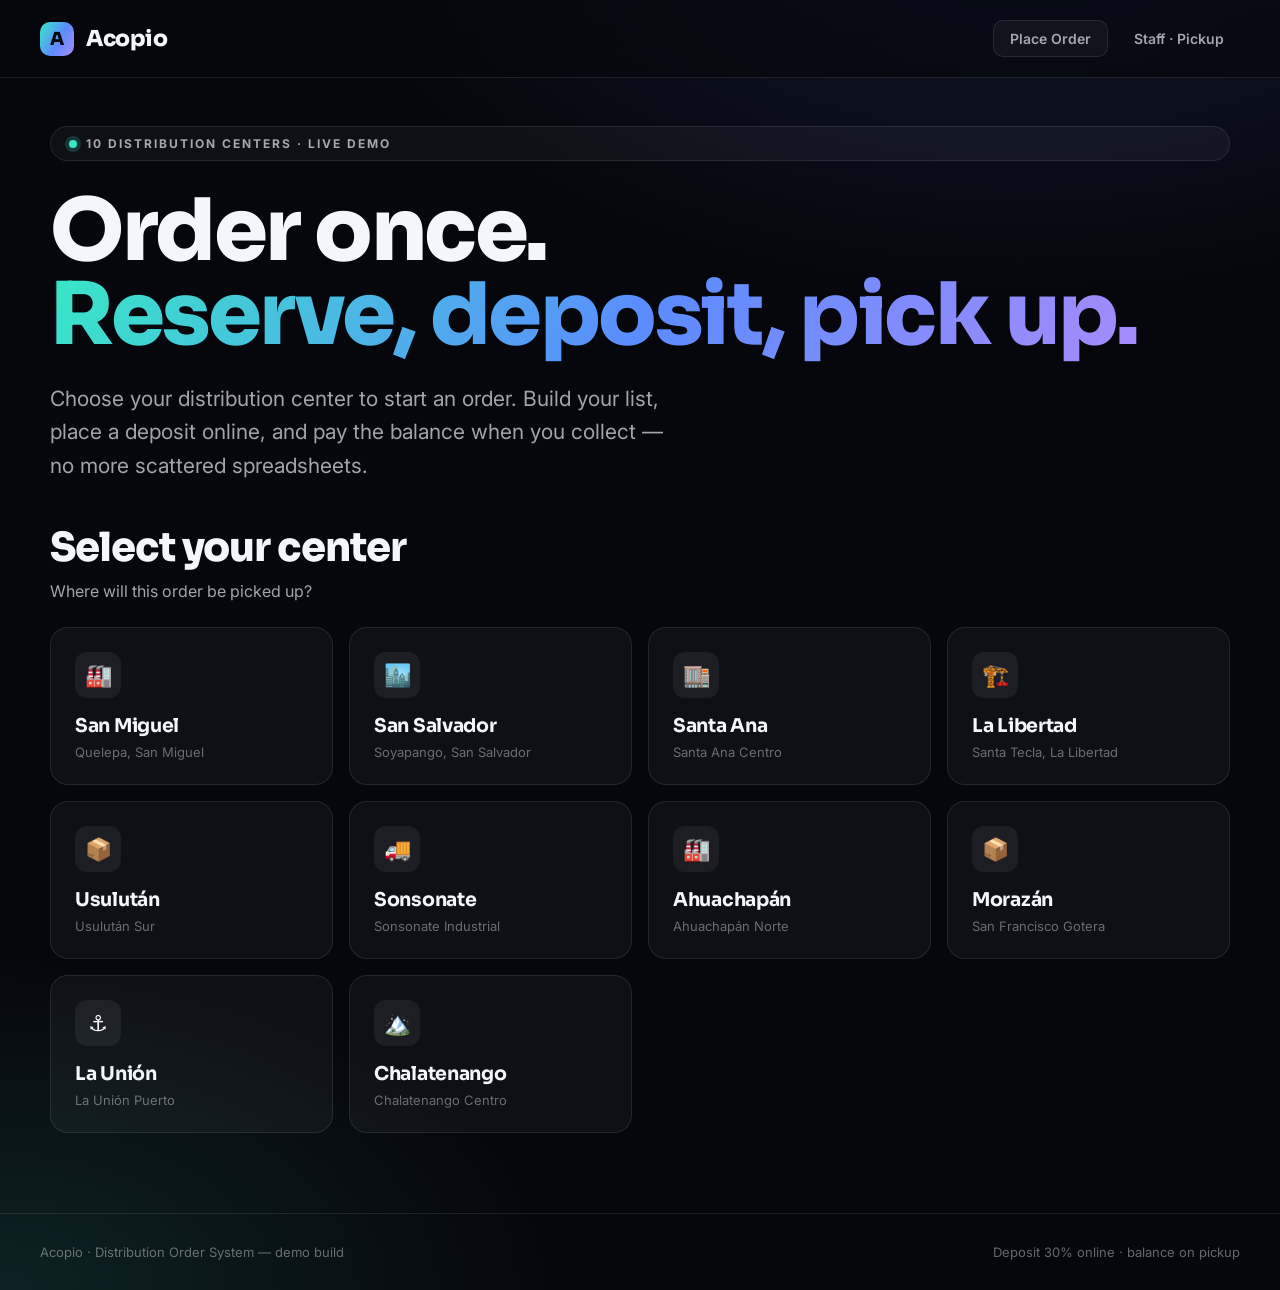
==== index.html @ 0ca3e338 "Acopio distribution order system — demo build Center select, order builder with live totals, 30% dep" ====
<!DOCTYPE html>
<html lang="en">
<head>
<meta charset="UTF-8">
<meta name="viewport" content="width=device-width, initial-scale=1.0">
<title>Acopio — Distribution Order System</title>
<meta name="description" content="Acopio — modern distribution center ordering, deposits, and pickup.">
<link rel="stylesheet" href="styles.css">
<link rel="icon" href="data:image/svg+xml,<svg xmlns='http://www.w3.org/2000/svg' viewBox='0 0 100 100'><text y='.9em' font-size='90'>📦</text></svg>">
</head>
<body>

<nav class="nav">
  <div class="logo"><span class="dot">A</span> Acopio</div>
  <div class="nav-links">
    <a href="index.html" class="pill">Place Order</a>
    <a href="pickup.html">Staff · Pickup</a>
  </div>
</nav>

<!-- VIEW 0: HERO + CENTER SELECT -->
<section id="v-center" class="screen wrap center-screen fade">
  <div class="kicker"><span class="blip"></span> 10 Distribution Centers · Live Demo</div>
  <h1 class="hero">Order once.<br><span class="brandtext">Reserve, deposit, pick up.</span></h1>
  <p class="lead">Choose your distribution center to start an order. Build your list, place a deposit online, and pay the balance when you collect — no more scattered spreadsheets.</p>
  <div class="sec-head"><h2>Select your center</h2><p>Where will this order be picked up?</p></div>
  <div id="centerGrid" class="grid centers"></div>
</section>

<!-- VIEW 1: ORDER BUILDER -->
<section id="v-order" class="screen wrap hidden">
  <div class="steps" id="steps1"></div>
  <div class="sec-head"><h2>Build your order</h2><p id="orderCtr"></p></div>
  <div class="layout">
    <div id="productGrid" class="grid products"></div>
    <aside class="panel">
      <h2>Your order</h2>
      <div id="cartLines"><div class="empty">No items yet — add products from the catalog.</div></div>
      <div class="totals" id="cartTotals"></div>
      <div class="btn-row">
        <button class="btn primary full" id="toCustomer" disabled>Continue →</button>
      </div>
      <button class="btn ghost full" style="margin-top:10px" onclick="goCenter()">← Change center</button>
    </aside>
  </div>
</section>

<!-- VIEW 2: CUSTOMER DETAILS -->
<section id="v-customer" class="screen wrap hidden">
  <div class="steps" id="steps2"></div>
  <div class="layout">
    <div>
      <div class="sec-head"><h2>Your details</h2><p>So the center knows who's collecting and can confirm the order.</p></div>
      <div class="two">
        <div class="field"><label>Full name</label><input id="c_name" placeholder="Jane Doe"></div>
        <div class="field"><label>Company (optional)</label><input id="c_company" placeholder="Doe Electric"></div>
      </div>
      <div class="two">
        <div class="field"><label>Phone</label><input id="c_phone" placeholder="+503 7000 0000"></div>
        <div class="field"><label>Email</label><input id="c_email" type="email" placeholder="jane@email.com"></div>
      </div>
      <div class="field"><label>Pickup notes (optional)</label><input id="c_notes" placeholder="Preferred pickup day, vehicle, etc."></div>
      <div class="btn-row">
        <button class="btn ghost" onclick="show('v-order')">← Back</button>
        <button class="btn primary" id="toDeposit">Proceed to deposit →</button>
      </div>
    </div>
    <aside class="panel">
      <h2>Summary</h2>
      <div id="custCenter" class="line"></div>
      <div id="custLines"></div>
      <div class="totals" id="custTotals"></div>
    </aside>
  </div>
</section>

<div class="foot">
  <span>Acopio · Distribution Order System — demo build</span>
  <span>Deposit 30% online · balance on pickup</span>
</div>

<script src="app.js"></script>
<script>
let S = loadState();

/* ---------- view switching ---------- */
function show(id){
  ['v-center','v-order','v-customer'].forEach(v=>document.getElementById(v).classList.add('hidden'));
  const el=document.getElementById(id); el.classList.remove('hidden'); el.classList.remove('fade'); void el.offsetWidth; el.classList.add('fade');
  window.scrollTo({top:0,behavior:'smooth'});
}
function stepsBar(active){
  const names=['Center','Order','Details','Deposit'];
  return names.map((n,i)=>{
    const cls = i<active?'done':(i===active?'active':'');
    return `<div class="st ${cls}"><span class="n">${i<active?'✓':i+1}</span>${n}</div>` + (i<3?'<span class="sep"></span>':'');
  }).join('');
}

/* ---------- center select ---------- */
function renderCenters(){
  document.getElementById('centerGrid').innerHTML = CENTERS.map(c=>`
    <div class="card ${S.center===c.id?'selected':''}" onclick="pickCenter('${c.id}')">
      <div class="ic">${c.emoji}</div>
      <h3>${c.name}</h3>
      <div class="meta">${c.city}</div>
    </div>`).join('');
}
function pickCenter(id){
  S.center=id; saveState(S);
  goOrder();
}
function goCenter(){ renderCenters(); show('v-center'); }
function centerName(){ const c=CENTERS.find(x=>x.id===S.center); return c?`${c.name} — ${c.city}`:''; }

/* ---------- order builder ---------- */
function goOrder(){
  document.getElementById('steps1').innerHTML=stepsBar(1);
  document.getElementById('orderCtr').textContent='Picking up at '+centerName();
  renderProducts(); renderCart(); show('v-order');
}
function renderProducts(){
  document.getElementById('productGrid').innerHTML = CATALOG.map(p=>{
    const qty = S.items[p.sku]||0;
    return `<div class="card" style="cursor:default">
      <span class="sku">${p.sku}</span>
      <div class="ic">${p.emoji}</div>
      <h3>${p.name}</h3>
      <div class="meta">${p.cat} · ${p.unit}</div>
      <div class="price">${CURRENCY(p.price)} <small>/ ${p.unit.replace('per ','')}</small></div>
      <div class="adder">
        <button onclick="bump('${p.sku}',-1)">−</button>
        <input id="q-${p.sku}" value="${qty}" readonly>
        <button onclick="bump('${p.sku}',1)">+</button>
      </div>
      <button class="add-btn" onclick="bump('${p.sku}',1)">Add to order</button>
    </div>`;
  }).join('');
}
function bump(sku,d){
  const cur = S.items[sku]||0;
  const next = Math.max(0, cur+d);
  if(next===0) delete S.items[sku]; else S.items[sku]=next;
  saveState(S);
  const q=document.getElementById('q-'+sku); if(q) q.value=next;
  renderCart();
}
function renderCart(){
  const arr=cartArray(S);
  const box=document.getElementById('cartLines');
  if(!arr.length){ box.innerHTML='<div class="empty">No items yet — add products from the catalog.</div>'; }
  else{
    box.innerHTML=arr.map(i=>`<div class="line">
      <div><div class="nm">${i.name}</div><div class="qy">${i.qty} × ${CURRENCY(i.price)} <span class="rm" onclick="bump('${i.sku}',-${i.qty})">remove</span></div></div>
      <div class="amt">${CURRENCY(i.price*i.qty)}</div>
    </div>`).join('');
  }
  const sub=subtotal(S), dep=depositOf(sub);
  document.getElementById('cartTotals').innerHTML = arr.length?`
    <div class="row"><span>Subtotal</span><span>${CURRENCY(sub)}</span></div>
    <div class="row deposit"><span>Deposit due now (30%)</span><span>${CURRENCY(dep)}</span></div>
    <div class="row"><span>Balance on pickup</span><span>${CURRENCY(sub-dep)}</span></div>
    <div class="row big"><span>Order total</span><span>${CURRENCY(sub)}</span></div>`:'';
  document.getElementById('toCustomer').disabled = !arr.length;
}

/* ---------- customer ---------- */
function goCustomer(){
  document.getElementById('steps2').innerHTML=stepsBar(2);
  const c=S.customer||{};
  c_name.value=c.name||''; c_company.value=c.company||''; c_phone.value=c.phone||''; c_email.value=c.email||''; c_notes.value=c.notes||'';
  const sub=subtotal(S), dep=depositOf(sub);
  document.getElementById('custCenter').innerHTML=`<div class="nm">${centerName()}</div>`;
  document.getElementById('custLines').innerHTML=cartArray(S).map(i=>`<div class="line"><div><div class="nm">${i.name}</div><div class="qy">${i.qty} × ${CURRENCY(i.price)}</div></div><div class="amt">${CURRENCY(i.price*i.qty)}</div></div>`).join('');
  document.getElementById('custTotals').innerHTML=`
    <div class="row"><span>Subtotal</span><span>${CURRENCY(sub)}</span></div>
    <div class="row deposit"><span>Deposit now</span><span>${CURRENCY(dep)}</span></div>
    <div class="row"><span>Balance on pickup</span><span>${CURRENCY(sub-dep)}</span></div>
    <div class="row big"><span>Total</span><span>${CURRENCY(sub)}</span></div>`;
  show('v-customer');
}
document.getElementById('toCustomer').onclick=goCustomer;

document.getElementById('toDeposit').onclick=function(){
  if(!c_name.value.trim()||!c_phone.value.trim()){ alert('Please enter at least a name and phone number.'); return; }
  S.customer={ name:c_name.value.trim(), company:c_company.value.trim(), phone:c_phone.value.trim(), email:c_email.value.trim(), notes:c_notes.value.trim() };
  saveState(S);
  window.location.href='deposit.html';
};

/* ---------- boot ---------- */
renderCenters();
if(S.center && cartArray(S).length){ goOrder(); }
else if(S.center){ goOrder(); }
else show('v-center');
</script>
</body>
</html>
---- styles.css ----
/* ===== Acopio — Distribution Order System (demo) ===== */
@import url('https://fonts.googleapis.com/css2?family=Inter:wght@400;500;600;700;800;900&family=Sora:wght@600;700;800&display=swap');

*{margin:0;padding:0;box-sizing:border-box}
:root{
  --bg:#06070d; --bg-2:#0c0f1a; --surface:rgba(255,255,255,.04);
  --surface-2:rgba(255,255,255,.06); --border:rgba(255,255,255,.09);
  --border-2:rgba(255,255,255,.16);
  --text:#f4f6fb; --mid:rgba(244,246,251,.66); --dim:rgba(244,246,251,.4);
  --brand:#38e8c6; --brand-2:#5b8cff; --accent:#a78bfa;
  --grad:linear-gradient(120deg,#38e8c6,#5b8cff 55%,#a78bfa);
  --ok:#34d399; --warn:#fbbf24; --danger:#fb7185;
  --r:18px;
}
html{scroll-behavior:smooth}
body{font-family:'Inter',system-ui,sans-serif;background:radial-gradient(1200px 700px at 80% -10%,rgba(91,140,255,.15),transparent 60%),radial-gradient(1000px 600px at 0% 100%,rgba(56,232,198,.12),transparent 55%),var(--bg);color:var(--text);min-height:100vh;-webkit-font-smoothing:antialiased;overflow-x:hidden}
.display{font-family:'Sora',sans-serif}
a{color:var(--brand);text-decoration:none}
.brandtext{background:var(--grad);-webkit-background-clip:text;background-clip:text;-webkit-text-fill-color:transparent}

/* NAV */
.nav{position:sticky;top:0;z-index:50;display:flex;align-items:center;justify-content:space-between;padding:20px 40px;backdrop-filter:blur(20px);background:rgba(6,7,13,.6);border-bottom:1px solid var(--border)}
.logo{display:flex;align-items:center;gap:12px;font-family:'Sora';font-weight:800;font-size:22px;letter-spacing:-.5px}
.logo .dot{width:34px;height:34px;border-radius:10px;background:var(--grad);display:grid;place-items:center;color:#06070d;font-weight:900;font-size:18px}
.nav-links{display:flex;gap:10px;align-items:center}
.nav-links a{color:var(--mid);font-weight:600;font-size:14px;padding:9px 16px;border-radius:10px;transition:.2s}
.nav-links a:hover{color:#fff;background:var(--surface)}
.nav-links a.pill{background:var(--surface);border:1px solid var(--border)}

/* LAYOUT */
.wrap{max-width:1180px;margin:0 auto;padding:0 40px}
.screen{min-height:calc(100vh - 76px);padding:48px 0 80px}
.center-screen{display:flex;flex-direction:column;justify-content:center}

/* HERO */
.kicker{display:inline-flex;align-items:center;gap:9px;font-size:12px;font-weight:700;letter-spacing:2px;text-transform:uppercase;color:var(--mid);background:var(--surface);border:1px solid var(--border);padding:9px 18px;border-radius:100px;margin-bottom:28px}
.kicker .blip{width:8px;height:8px;border-radius:50%;background:var(--brand);box-shadow:0 0 0 4px rgba(56,232,198,.18)}
h1.hero{font-family:'Sora';font-weight:800;font-size:clamp(44px,7vw,86px);line-height:.98;letter-spacing:-2.5px;margin-bottom:24px}
.lead{font-size:clamp(17px,2vw,21px);color:var(--mid);max-width:620px;line-height:1.6;margin-bottom:40px}

/* STEPS BAR */
.steps{display:flex;gap:8px;align-items:center;margin-bottom:40px;flex-wrap:wrap}
.steps .st{display:flex;align-items:center;gap:10px;font-size:13px;font-weight:600;color:var(--dim);padding:8px 14px;border-radius:100px;border:1px solid transparent}
.steps .st .n{width:24px;height:24px;border-radius:50%;display:grid;place-items:center;font-size:12px;font-weight:800;background:var(--surface-2);color:var(--mid);border:1px solid var(--border)}
.steps .st.active{color:#fff;background:var(--surface);border-color:var(--border)}
.steps .st.active .n{background:var(--grad);color:#06070d;border:none}
.steps .st.done .n{background:rgba(52,211,153,.2);color:var(--ok);border-color:transparent}
.steps .sep{width:18px;height:1px;background:var(--border)}

/* GRID OF CENTERS / PRODUCTS */
.grid{display:grid;gap:16px}
.grid.centers{grid-template-columns:repeat(auto-fill,minmax(250px,1fr))}
.grid.products{grid-template-columns:repeat(auto-fill,minmax(240px,1fr))}
.card{background:var(--surface);border:1px solid var(--border);border-radius:var(--r);padding:24px;transition:.22s cubic-bezier(.2,.8,.2,1);cursor:pointer;position:relative;overflow:hidden}
.card:hover{transform:translateY(-4px);border-color:var(--border-2);background:var(--surface-2)}
.card.selected{border-color:var(--brand);box-shadow:0 0 0 1px var(--brand),0 20px 50px -20px rgba(56,232,198,.5)}
.card .ic{width:46px;height:46px;border-radius:12px;background:var(--surface-2);display:grid;place-items:center;margin-bottom:16px;font-size:22px}
.card h3{font-family:'Sora';font-size:19px;font-weight:700;margin-bottom:6px;letter-spacing:-.3px}
.card .meta{font-size:13px;color:var(--dim)}
.card .price{font-family:'Sora';font-size:22px;font-weight:800;margin-top:14px}
.card .price small{font-size:12px;color:var(--dim);font-weight:500}
.card .sku{position:absolute;top:18px;right:18px;font-size:10px;letter-spacing:1px;color:var(--dim);font-weight:600}

/* QTY ADDER */
.adder{display:flex;align-items:center;gap:0;margin-top:16px;border:1px solid var(--border);border-radius:11px;overflow:hidden;width:fit-content}
.adder button{width:40px;height:40px;background:var(--surface-2);border:none;color:#fff;font-size:20px;cursor:pointer;transition:.15s}
.adder button:hover{background:var(--brand);color:#06070d}
.adder input{width:54px;height:40px;background:transparent;border:none;color:#fff;text-align:center;font-size:16px;font-weight:700;font-family:'Sora'}
.add-btn{margin-top:16px;width:100%;padding:12px;border-radius:11px;border:1px solid var(--border-2);background:var(--surface-2);color:#fff;font-weight:700;font-size:14px;cursor:pointer;transition:.18s}
.add-btn:hover{background:var(--grad);color:#06070d;border-color:transparent}

/* CART / SUMMARY PANEL */
.layout{display:grid;grid-template-columns:1fr 360px;gap:28px;align-items:start}
@media(max-width:900px){.layout{grid-template-columns:1fr}}
.panel{background:var(--surface);border:1px solid var(--border);border-radius:var(--r);padding:26px;position:sticky;top:96px}
.panel h2{font-family:'Sora';font-size:20px;margin-bottom:18px}
.line{display:flex;justify-content:space-between;gap:12px;padding:12px 0;border-bottom:1px solid var(--border);font-size:14px}
.line:last-of-type{border-bottom:none}
.line .nm{color:var(--text);font-weight:600}
.line .qy{color:var(--dim);font-size:12px}
.line .amt{font-weight:700;font-family:'Sora';white-space:nowrap}
.line .rm{color:var(--danger);cursor:pointer;font-size:12px;margin-left:8px;opacity:.7}
.line .rm:hover{opacity:1}
.totals{margin-top:18px;padding-top:18px;border-top:1px solid var(--border-2)}
.totals .row{display:flex;justify-content:space-between;font-size:14px;color:var(--mid);margin-bottom:10px}
.totals .row.big{font-family:'Sora';font-size:22px;color:#fff;font-weight:800;margin-top:6px}
.totals .row.deposit{color:var(--brand);font-weight:700}
.empty{color:var(--dim);font-size:14px;text-align:center;padding:30px 0}

/* FORMS */
.field{margin-bottom:18px}
.field label{display:block;font-size:13px;font-weight:600;color:var(--mid);margin-bottom:8px}
.field input,.field select{width:100%;padding:15px 16px;background:var(--surface-2);border:1px solid var(--border);border-radius:12px;color:#fff;font-size:16px;font-family:inherit;transition:.18s}
.field input:focus,.field select:focus{outline:none;border-color:var(--brand);background:rgba(56,232,198,.05)}
.field input::placeholder{color:var(--dim)}
.two{display:grid;grid-template-columns:1fr 1fr;gap:16px}
@media(max-width:560px){.two{grid-template-columns:1fr}}

/* BUTTONS */
.btn{display:inline-flex;align-items:center;justify-content:center;gap:10px;padding:16px 30px;border-radius:13px;font-weight:800;font-size:16px;cursor:pointer;border:none;transition:.2s;font-family:'Inter'}
.btn.primary{background:var(--grad);color:#06070d}
.btn.primary:hover{transform:translateY(-2px);box-shadow:0 16px 40px -12px rgba(91,140,255,.6)}
.btn.ghost{background:var(--surface);color:#fff;border:1px solid var(--border-2)}
.btn.ghost:hover{background:var(--surface-2)}
.btn.full{width:100%}
.btn:disabled{opacity:.4;cursor:not-allowed;transform:none!important;box-shadow:none!important}
.btn-row{display:flex;gap:12px;margin-top:26px;flex-wrap:wrap}

/* SECTION TITLES */
.sec-head{margin-bottom:26px}
.sec-head h2{font-family:'Sora';font-size:clamp(28px,4vw,40px);font-weight:800;letter-spacing:-1px;margin-bottom:8px}
.sec-head p{color:var(--mid);font-size:16px}

/* DEPOSIT / PAYMENT */
.pay-wrap{max-width:520px;margin:0 auto}
.pay-card{background:var(--surface);border:1px solid var(--border);border-radius:22px;padding:36px;box-shadow:0 40px 90px -40px rgba(0,0,0,.8)}
.pay-amt{font-family:'Sora';font-size:54px;font-weight:800;letter-spacing:-2px;margin:6px 0 2px}
.pay-sub{color:var(--mid);font-size:14px;margin-bottom:26px}
.demo-badge{display:inline-block;font-size:11px;font-weight:700;letter-spacing:1px;text-transform:uppercase;color:var(--warn);background:rgba(251,191,36,.12);border:1px solid rgba(251,191,36,.3);padding:5px 12px;border-radius:100px;margin-bottom:20px}

/* CONFIRM */
.confirm{max-width:560px;margin:0 auto;text-align:center}
.confirm .check{width:90px;height:90px;border-radius:50%;background:rgba(52,211,153,.14);border:1px solid rgba(52,211,153,.35);display:grid;place-items:center;font-size:44px;margin:0 auto 24px}
.order-no{font-family:'Sora';font-size:30px;font-weight:800;letter-spacing:1px;margin:10px 0}
.info-box{background:var(--surface);border:1px solid var(--border);border-radius:16px;padding:22px;text-align:left;margin:24px 0}
.info-box .ir{display:flex;justify-content:space-between;padding:9px 0;border-bottom:1px solid var(--border);font-size:14px}
.info-box .ir:last-child{border-bottom:none}
.info-box .ir .k{color:var(--mid)}
.info-box .ir .v{font-weight:700;font-family:'Sora'}
.bal{color:var(--warn)}

/* PILL TAG status */
.tag{display:inline-flex;align-items:center;gap:7px;font-size:12px;font-weight:700;padding:6px 13px;border-radius:100px}
.tag.paid{color:var(--ok);background:rgba(52,211,153,.13)}
.tag.due{color:var(--warn);background:rgba(251,191,36,.13)}
.tag.picked{color:var(--brand-2);background:rgba(91,140,255,.14)}

/* FOOTER */
.foot{padding:30px 40px;border-top:1px solid var(--border);color:var(--dim);font-size:13px;display:flex;justify-content:space-between;flex-wrap:wrap;gap:10px}

.hidden{display:none!important}
.fade{animation:fade .5s cubic-bezier(.2,.8,.2,1)}
@keyframes fade{from{opacity:0;transform:translateY(14px)}to{opacity:1;transform:none}}
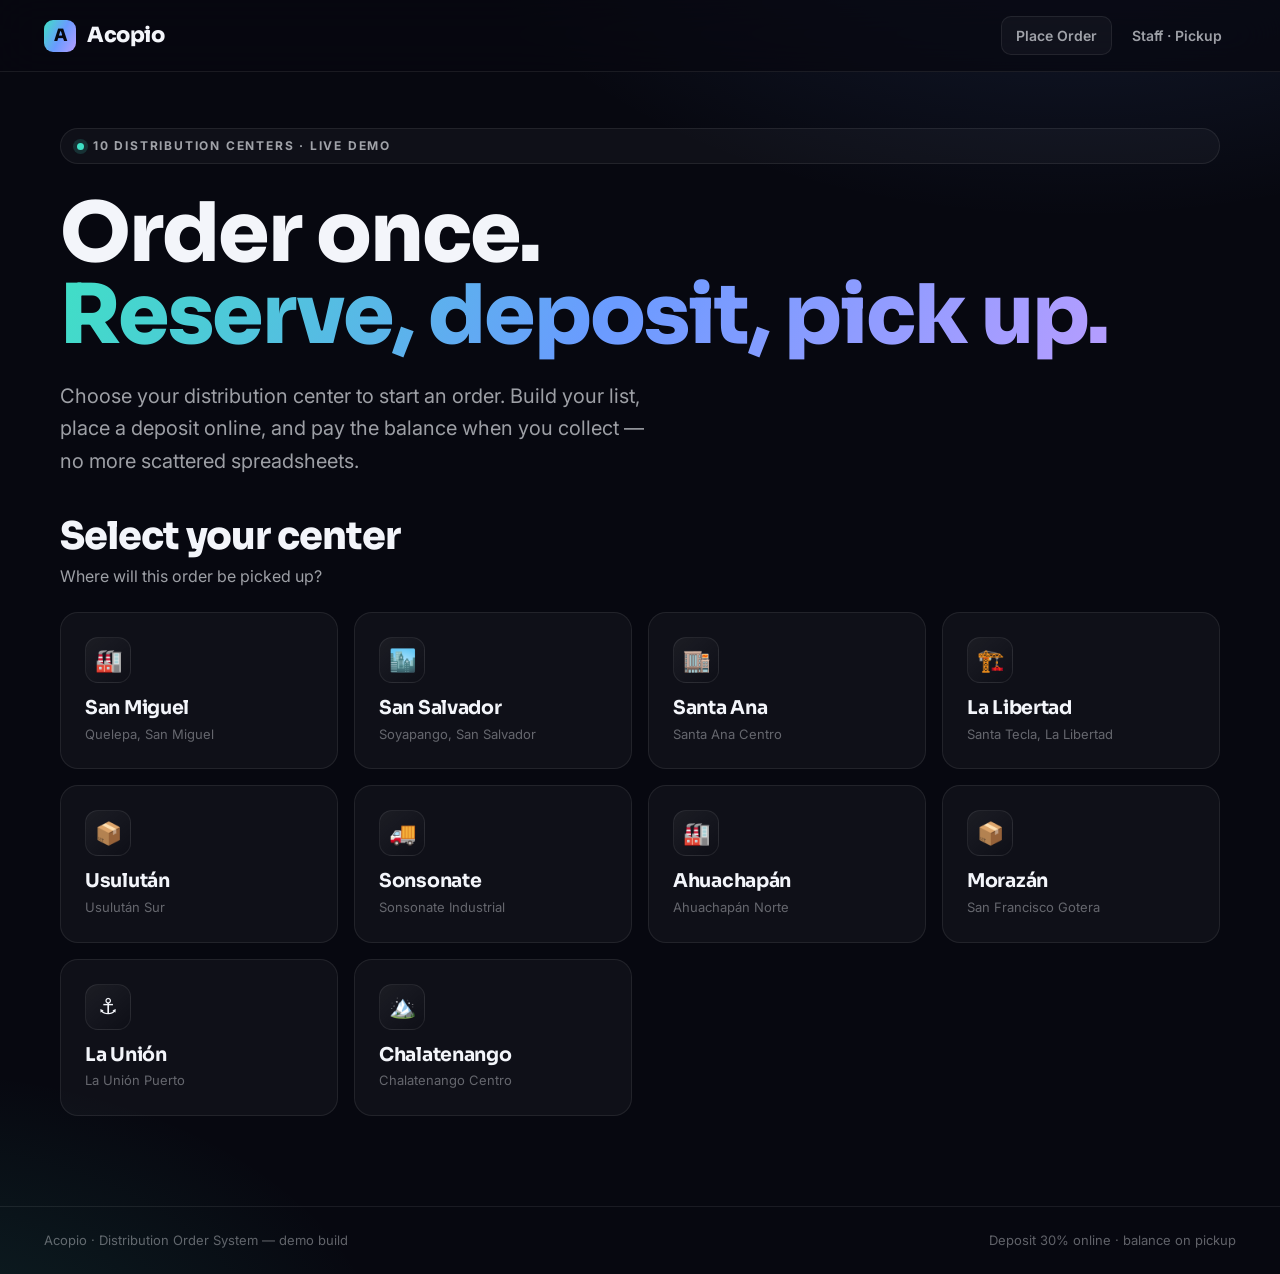
==== commit 25af653e: "Elegance pass + full mobile responsiveness Fluid clamp-based spacing/typography, refined palette, no" ====
--- a/index.html
+++ b/index.html
@@ -100,7 +100,7 @@
 /* ---------- center select ---------- */
 function renderCenters(){
   document.getElementById('centerGrid').innerHTML = CENTERS.map(c=>`
-    <div class="card ${S.center===c.id?'selected':''}" onclick="pickCenter('${c.id}')">
+    <div class="card pick ${S.center===c.id?'selected':''}" onclick="pickCenter('${c.id}')">
       <div class="ic">${c.emoji}</div>
       <h3>${c.name}</h3>
       <div class="meta">${c.city}</div>
--- a/styles.css
+++ b/styles.css
@@ -1,143 +1,173 @@
-/* ===== Acopio — Distribution Order System (demo) ===== */
-@import url('https://fonts.googleapis.com/css2?family=Inter:wght@400;500;600;700;800;900&family=Sora:wght@600;700;800&display=swap');
+/* ===== Acopio — Distribution Order System ===== */
+@import url('https://fonts.googleapis.com/css2?family=Inter:wght@400;500;600;700;800&family=Sora:wght@600;700;800&display=swap');
 
 *{margin:0;padding:0;box-sizing:border-box}
 :root{
-  --bg:#06070d; --bg-2:#0c0f1a; --surface:rgba(255,255,255,.04);
-  --surface-2:rgba(255,255,255,.06); --border:rgba(255,255,255,.09);
-  --border-2:rgba(255,255,255,.16);
-  --text:#f4f6fb; --mid:rgba(244,246,251,.66); --dim:rgba(244,246,251,.4);
-  --brand:#38e8c6; --brand-2:#5b8cff; --accent:#a78bfa;
-  --grad:linear-gradient(120deg,#38e8c6,#5b8cff 55%,#a78bfa);
-  --ok:#34d399; --warn:#fbbf24; --danger:#fb7185;
+  --bg:#070810; --panel:rgba(255,255,255,.035); --panel-2:rgba(255,255,255,.055);
+  --border:rgba(255,255,255,.08); --border-2:rgba(255,255,255,.15);
+  --text:#f3f5fa; --mid:rgba(243,245,250,.64); --dim:rgba(243,245,250,.38);
+  --brand:#3fe0c5; --brand-2:#6a9bff; --accent:#b69dff;
+  --grad:linear-gradient(118deg,#3fe0c5,#6a9bff 52%,#b69dff);
+  --ok:#34d399; --warn:#f5c451; --danger:#fb7185;
+  --pad: clamp(20px, 5vw, 44px);
   --r:18px;
 }
-html{scroll-behavior:smooth}
-body{font-family:'Inter',system-ui,sans-serif;background:radial-gradient(1200px 700px at 80% -10%,rgba(91,140,255,.15),transparent 60%),radial-gradient(1000px 600px at 0% 100%,rgba(56,232,198,.12),transparent 55%),var(--bg);color:var(--text);min-height:100vh;-webkit-font-smoothing:antialiased;overflow-x:hidden}
+html{scroll-behavior:smooth;-webkit-text-size-adjust:100%}
+body{font-family:'Inter',system-ui,sans-serif;background:
+  radial-gradient(1100px 640px at 84% -12%,rgba(106,155,255,.16),transparent 58%),
+  radial-gradient(900px 560px at -8% 108%,rgba(63,224,197,.13),transparent 55%),
+  var(--bg);
+  color:var(--text);min-height:100vh;-webkit-font-smoothing:antialiased;overflow-x:hidden;line-height:1.5}
 .display{font-family:'Sora',sans-serif}
 a{color:var(--brand);text-decoration:none}
+img{max-width:100%}
 .brandtext{background:var(--grad);-webkit-background-clip:text;background-clip:text;-webkit-text-fill-color:transparent}
 
 /* NAV */
-.nav{position:sticky;top:0;z-index:50;display:flex;align-items:center;justify-content:space-between;padding:20px 40px;backdrop-filter:blur(20px);background:rgba(6,7,13,.6);border-bottom:1px solid var(--border)}
-.logo{display:flex;align-items:center;gap:12px;font-family:'Sora';font-weight:800;font-size:22px;letter-spacing:-.5px}
-.logo .dot{width:34px;height:34px;border-radius:10px;background:var(--grad);display:grid;place-items:center;color:#06070d;font-weight:900;font-size:18px}
-.nav-links{display:flex;gap:10px;align-items:center}
-.nav-links a{color:var(--mid);font-weight:600;font-size:14px;padding:9px 16px;border-radius:10px;transition:.2s}
-.nav-links a:hover{color:#fff;background:var(--surface)}
-.nav-links a.pill{background:var(--surface);border:1px solid var(--border)}
+.nav{position:sticky;top:0;z-index:50;display:flex;align-items:center;justify-content:space-between;
+  padding:16px var(--pad);backdrop-filter:blur(22px);background:rgba(7,8,16,.72);border-bottom:1px solid var(--border)}
+.logo{display:flex;align-items:center;gap:11px;font-family:'Sora';font-weight:800;font-size:clamp(18px,4.4vw,21px);letter-spacing:-.4px}
+.logo .dot{width:32px;height:32px;border-radius:9px;background:var(--grad);display:grid;place-items:center;color:#070810;font-weight:800;font-size:17px;flex-shrink:0}
+.nav-links{display:flex;gap:6px;align-items:center}
+.nav-links a{color:var(--mid);font-weight:600;font-size:clamp(12px,3.4vw,14px);padding:8px 14px;border-radius:10px;transition:.2s;white-space:nowrap}
+.nav-links a:hover{color:#fff;background:var(--panel)}
+.nav-links a.pill{background:var(--panel);border:1px solid var(--border)}
 
 /* LAYOUT */
-.wrap{max-width:1180px;margin:0 auto;padding:0 40px}
-.screen{min-height:calc(100vh - 76px);padding:48px 0 80px}
+.wrap{max-width:1160px;margin:0 auto;padding:0 var(--pad);width:100%}
+.screen{min-height:calc(100vh - 70px);padding:clamp(32px,6vw,56px) 0 clamp(56px,9vw,90px)}
 .center-screen{display:flex;flex-direction:column;justify-content:center}
 
 /* HERO */
-.kicker{display:inline-flex;align-items:center;gap:9px;font-size:12px;font-weight:700;letter-spacing:2px;text-transform:uppercase;color:var(--mid);background:var(--surface);border:1px solid var(--border);padding:9px 18px;border-radius:100px;margin-bottom:28px}
-.kicker .blip{width:8px;height:8px;border-radius:50%;background:var(--brand);box-shadow:0 0 0 4px rgba(56,232,198,.18)}
-h1.hero{font-family:'Sora';font-weight:800;font-size:clamp(44px,7vw,86px);line-height:.98;letter-spacing:-2.5px;margin-bottom:24px}
-.lead{font-size:clamp(17px,2vw,21px);color:var(--mid);max-width:620px;line-height:1.6;margin-bottom:40px}
+.kicker{display:inline-flex;align-items:center;gap:9px;font-size:clamp(10px,2.6vw,12px);font-weight:700;letter-spacing:1.8px;
+  text-transform:uppercase;color:var(--mid);background:var(--panel);border:1px solid var(--border);padding:8px 16px;border-radius:100px;margin-bottom:clamp(20px,4vw,28px)}
+.kicker .blip{width:7px;height:7px;border-radius:50%;background:var(--brand);box-shadow:0 0 0 4px rgba(63,224,197,.16)}
+h1.hero{font-family:'Sora';font-weight:800;font-size:clamp(38px,8.2vw,82px);line-height:1.0;letter-spacing:-2px;margin-bottom:clamp(16px,3vw,24px)}
+.lead{font-size:clamp(16px,3.4vw,20px);color:var(--mid);max-width:600px;line-height:1.62;margin-bottom:clamp(28px,5vw,40px)}
 
-/* STEPS BAR */
-.steps{display:flex;gap:8px;align-items:center;margin-bottom:40px;flex-wrap:wrap}
-.steps .st{display:flex;align-items:center;gap:10px;font-size:13px;font-weight:600;color:var(--dim);padding:8px 14px;border-radius:100px;border:1px solid transparent}
-.steps .st .n{width:24px;height:24px;border-radius:50%;display:grid;place-items:center;font-size:12px;font-weight:800;background:var(--surface-2);color:var(--mid);border:1px solid var(--border)}
-.steps .st.active{color:#fff;background:var(--surface);border-color:var(--border)}
-.steps .st.active .n{background:var(--grad);color:#06070d;border:none}
-.steps .st.done .n{background:rgba(52,211,153,.2);color:var(--ok);border-color:transparent}
-.steps .sep{width:18px;height:1px;background:var(--border)}
+/* STEPS */
+.steps{display:flex;gap:6px;align-items:center;margin-bottom:clamp(26px,5vw,40px);flex-wrap:wrap}
+.steps .st{display:flex;align-items:center;gap:9px;font-size:13px;font-weight:600;color:var(--dim);padding:7px 13px;border-radius:100px;border:1px solid transparent}
+.steps .st .n{width:23px;height:23px;border-radius:50%;display:grid;place-items:center;font-size:12px;font-weight:800;background:var(--panel-2);color:var(--mid);border:1px solid var(--border);flex-shrink:0}
+.steps .st.active{color:#fff;background:var(--panel);border-color:var(--border)}
+.steps .st.active .n{background:var(--grad);color:#070810;border:none}
+.steps .st.done .n{background:rgba(52,211,153,.18);color:var(--ok);border-color:transparent}
+.steps .sep{width:16px;height:1px;background:var(--border);flex-shrink:0}
 
-/* GRID OF CENTERS / PRODUCTS */
-.grid{display:grid;gap:16px}
-.grid.centers{grid-template-columns:repeat(auto-fill,minmax(250px,1fr))}
-.grid.products{grid-template-columns:repeat(auto-fill,minmax(240px,1fr))}
-.card{background:var(--surface);border:1px solid var(--border);border-radius:var(--r);padding:24px;transition:.22s cubic-bezier(.2,.8,.2,1);cursor:pointer;position:relative;overflow:hidden}
-.card:hover{transform:translateY(-4px);border-color:var(--border-2);background:var(--surface-2)}
-.card.selected{border-color:var(--brand);box-shadow:0 0 0 1px var(--brand),0 20px 50px -20px rgba(56,232,198,.5)}
-.card .ic{width:46px;height:46px;border-radius:12px;background:var(--surface-2);display:grid;place-items:center;margin-bottom:16px;font-size:22px}
-.card h3{font-family:'Sora';font-size:19px;font-weight:700;margin-bottom:6px;letter-spacing:-.3px}
+/* GRIDS */
+.grid{display:grid;gap:clamp(12px,2.4vw,16px)}
+.grid.centers{grid-template-columns:repeat(auto-fill,minmax(220px,1fr))}
+.grid.products{grid-template-columns:repeat(auto-fill,minmax(220px,1fr))}
+.card{background:var(--panel);border:1px solid var(--border);border-radius:var(--r);padding:clamp(18px,3vw,24px);
+  transition:transform .25s cubic-bezier(.2,.8,.2,1),border-color .25s,background .25s;position:relative;overflow:hidden}
+.card.pick{cursor:pointer}
+.card.pick:hover{transform:translateY(-4px);border-color:var(--border-2);background:var(--panel-2)}
+.card.selected{border-color:var(--brand);box-shadow:inset 0 0 0 1px var(--brand),0 18px 46px -22px rgba(63,224,197,.55)}
+.card .ic{width:46px;height:46px;border-radius:13px;background:linear-gradient(140deg,var(--panel-2),transparent);border:1px solid var(--border);display:grid;place-items:center;margin-bottom:14px;font-size:22px}
+.card h3{font-family:'Sora';font-size:clamp(16px,3.4vw,19px);font-weight:700;margin-bottom:5px;letter-spacing:-.3px;line-height:1.2}
 .card .meta{font-size:13px;color:var(--dim)}
-.card .price{font-family:'Sora';font-size:22px;font-weight:800;margin-top:14px}
+.card .price{font-family:'Sora';font-size:clamp(19px,4vw,22px);font-weight:800;margin-top:13px}
 .card .price small{font-size:12px;color:var(--dim);font-weight:500}
-.card .sku{position:absolute;top:18px;right:18px;font-size:10px;letter-spacing:1px;color:var(--dim);font-weight:600}
+.card .sku{position:absolute;top:16px;right:16px;font-size:10px;letter-spacing:1px;color:var(--dim);font-weight:600}
 
 /* QTY ADDER */
-.adder{display:flex;align-items:center;gap:0;margin-top:16px;border:1px solid var(--border);border-radius:11px;overflow:hidden;width:fit-content}
-.adder button{width:40px;height:40px;background:var(--surface-2);border:none;color:#fff;font-size:20px;cursor:pointer;transition:.15s}
-.adder button:hover{background:var(--brand);color:#06070d}
-.adder input{width:54px;height:40px;background:transparent;border:none;color:#fff;text-align:center;font-size:16px;font-weight:700;font-family:'Sora'}
-.add-btn{margin-top:16px;width:100%;padding:12px;border-radius:11px;border:1px solid var(--border-2);background:var(--surface-2);color:#fff;font-weight:700;font-size:14px;cursor:pointer;transition:.18s}
-.add-btn:hover{background:var(--grad);color:#06070d;border-color:transparent}
+.adder{display:flex;align-items:center;margin-top:15px;border:1px solid var(--border);border-radius:11px;overflow:hidden;width:fit-content}
+.adder button{width:42px;height:42px;background:var(--panel-2);border:none;color:#fff;font-size:21px;cursor:pointer;transition:.15s;touch-action:manipulation}
+.adder button:active{background:var(--brand);color:#070810}
+.adder input{width:52px;height:42px;background:transparent;border:none;color:#fff;text-align:center;font-size:16px;font-weight:700;font-family:'Sora'}
+.add-btn{margin-top:14px;width:100%;padding:13px;border-radius:12px;border:1px solid var(--border-2);background:var(--panel-2);color:#fff;font-weight:700;font-size:14px;cursor:pointer;transition:.18s;touch-action:manipulation}
+.add-btn:active,.add-btn:hover{background:var(--grad);color:#070810;border-color:transparent}
 
-/* CART / SUMMARY PANEL */
-.layout{display:grid;grid-template-columns:1fr 360px;gap:28px;align-items:start}
-@media(max-width:900px){.layout{grid-template-columns:1fr}}
-.panel{background:var(--surface);border:1px solid var(--border);border-radius:var(--r);padding:26px;position:sticky;top:96px}
-.panel h2{font-family:'Sora';font-size:20px;margin-bottom:18px}
+/* LAYOUT + PANEL */
+.layout{display:grid;grid-template-columns:1fr 350px;gap:clamp(20px,3vw,28px);align-items:start}
+.panel{background:var(--panel);border:1px solid var(--border);border-radius:var(--r);padding:clamp(20px,3vw,26px);position:sticky;top:90px}
+.panel h2{font-family:'Sora';font-size:20px;margin-bottom:16px}
 .line{display:flex;justify-content:space-between;gap:12px;padding:12px 0;border-bottom:1px solid var(--border);font-size:14px}
 .line:last-of-type{border-bottom:none}
 .line .nm{color:var(--text);font-weight:600}
-.line .qy{color:var(--dim);font-size:12px}
+.line .qy{color:var(--dim);font-size:12px;margin-top:2px}
 .line .amt{font-weight:700;font-family:'Sora';white-space:nowrap}
-.line .rm{color:var(--danger);cursor:pointer;font-size:12px;margin-left:8px;opacity:.7}
-.line .rm:hover{opacity:1}
-.totals{margin-top:18px;padding-top:18px;border-top:1px solid var(--border-2)}
+.line .rm{color:var(--danger);cursor:pointer;font-size:12px;margin-left:8px;opacity:.75}
+.line .rm:active{opacity:1}
+.totals{margin-top:16px;padding-top:16px;border-top:1px solid var(--border-2)}
 .totals .row{display:flex;justify-content:space-between;font-size:14px;color:var(--mid);margin-bottom:10px}
-.totals .row.big{font-family:'Sora';font-size:22px;color:#fff;font-weight:800;margin-top:6px}
+.totals .row.big{font-family:'Sora';font-size:21px;color:#fff;font-weight:800;margin-top:4px}
 .totals .row.deposit{color:var(--brand);font-weight:700}
-.empty{color:var(--dim);font-size:14px;text-align:center;padding:30px 0}
+.empty{color:var(--dim);font-size:14px;text-align:center;padding:28px 0}
 
 /* FORMS */
-.field{margin-bottom:18px}
-.field label{display:block;font-size:13px;font-weight:600;color:var(--mid);margin-bottom:8px}
-.field input,.field select{width:100%;padding:15px 16px;background:var(--surface-2);border:1px solid var(--border);border-radius:12px;color:#fff;font-size:16px;font-family:inherit;transition:.18s}
-.field input:focus,.field select:focus{outline:none;border-color:var(--brand);background:rgba(56,232,198,.05)}
+.field{margin-bottom:16px}
+.field label{display:block;font-size:13px;font-weight:600;color:var(--mid);margin-bottom:7px}
+.field input,.field select{width:100%;padding:15px 16px;background:var(--panel-2);border:1px solid var(--border);border-radius:12px;color:#fff;font-size:16px;font-family:inherit;transition:.18s}
+.field input:focus,.field select:focus{outline:none;border-color:var(--brand);background:rgba(63,224,197,.06)}
 .field input::placeholder{color:var(--dim)}
-.two{display:grid;grid-template-columns:1fr 1fr;gap:16px}
-@media(max-width:560px){.two{grid-template-columns:1fr}}
+.two{display:grid;grid-template-columns:1fr 1fr;gap:14px}
 
 /* BUTTONS */
-.btn{display:inline-flex;align-items:center;justify-content:center;gap:10px;padding:16px 30px;border-radius:13px;font-weight:800;font-size:16px;cursor:pointer;border:none;transition:.2s;font-family:'Inter'}
-.btn.primary{background:var(--grad);color:#06070d}
-.btn.primary:hover{transform:translateY(-2px);box-shadow:0 16px 40px -12px rgba(91,140,255,.6)}
-.btn.ghost{background:var(--surface);color:#fff;border:1px solid var(--border-2)}
-.btn.ghost:hover{background:var(--surface-2)}
+.btn{display:inline-flex;align-items:center;justify-content:center;gap:9px;padding:15px 28px;border-radius:13px;font-weight:800;font-size:16px;cursor:pointer;border:none;transition:.2s;font-family:'Inter';touch-action:manipulation}
+.btn.primary{background:var(--grad);color:#070810}
+.btn.primary:hover{transform:translateY(-2px);box-shadow:0 16px 38px -14px rgba(106,155,255,.6)}
+.btn.ghost{background:var(--panel);color:#fff;border:1px solid var(--border-2)}
+.btn.ghost:hover{background:var(--panel-2)}
 .btn.full{width:100%}
 .btn:disabled{opacity:.4;cursor:not-allowed;transform:none!important;box-shadow:none!important}
-.btn-row{display:flex;gap:12px;margin-top:26px;flex-wrap:wrap}
+.btn-row{display:flex;gap:12px;margin-top:24px;flex-wrap:wrap}
 
 /* SECTION TITLES */
-.sec-head{margin-bottom:26px}
-.sec-head h2{font-family:'Sora';font-size:clamp(28px,4vw,40px);font-weight:800;letter-spacing:-1px;margin-bottom:8px}
-.sec-head p{color:var(--mid);font-size:16px}
+.sec-head{margin-bottom:24px}
+.sec-head h2{font-family:'Sora';font-size:clamp(26px,5vw,38px);font-weight:800;letter-spacing:-1px;margin-bottom:7px;line-height:1.05}
+.sec-head p{color:var(--mid);font-size:clamp(15px,3.2vw,16px)}
 
-/* DEPOSIT / PAYMENT */
-.pay-wrap{max-width:520px;margin:0 auto}
-.pay-card{background:var(--surface);border:1px solid var(--border);border-radius:22px;padding:36px;box-shadow:0 40px 90px -40px rgba(0,0,0,.8)}
-.pay-amt{font-family:'Sora';font-size:54px;font-weight:800;letter-spacing:-2px;margin:6px 0 2px}
-.pay-sub{color:var(--mid);font-size:14px;margin-bottom:26px}
-.demo-badge{display:inline-block;font-size:11px;font-weight:700;letter-spacing:1px;text-transform:uppercase;color:var(--warn);background:rgba(251,191,36,.12);border:1px solid rgba(251,191,36,.3);padding:5px 12px;border-radius:100px;margin-bottom:20px}
+/* DEPOSIT / PAY */
+.pay-wrap{max-width:500px;margin:0 auto;width:100%}
+.pay-card{background:var(--panel);border:1px solid var(--border);border-radius:22px;padding:clamp(24px,5vw,36px);box-shadow:0 40px 90px -44px rgba(0,0,0,.8)}
+.pay-amt{font-family:'Sora';font-size:clamp(42px,11vw,54px);font-weight:800;letter-spacing:-2px;margin:6px 0 2px}
+.pay-sub{color:var(--mid);font-size:14px;margin-bottom:24px;line-height:1.5}
+.demo-badge{display:inline-block;font-size:11px;font-weight:700;letter-spacing:1px;text-transform:uppercase;color:var(--warn);background:rgba(245,196,81,.12);border:1px solid rgba(245,196,81,.3);padding:5px 12px;border-radius:100px;margin-bottom:18px}
 
 /* CONFIRM */
-.confirm{max-width:560px;margin:0 auto;text-align:center}
-.confirm .check{width:90px;height:90px;border-radius:50%;background:rgba(52,211,153,.14);border:1px solid rgba(52,211,153,.35);display:grid;place-items:center;font-size:44px;margin:0 auto 24px}
-.order-no{font-family:'Sora';font-size:30px;font-weight:800;letter-spacing:1px;margin:10px 0}
-.info-box{background:var(--surface);border:1px solid var(--border);border-radius:16px;padding:22px;text-align:left;margin:24px 0}
-.info-box .ir{display:flex;justify-content:space-between;padding:9px 0;border-bottom:1px solid var(--border);font-size:14px}
+.confirm{max-width:540px;margin:0 auto;text-align:center;width:100%}
+.confirm .check{width:84px;height:84px;border-radius:50%;background:rgba(52,211,153,.13);border:1px solid rgba(52,211,153,.34);display:grid;place-items:center;font-size:42px;margin:0 auto 22px}
+.order-no{font-family:'Sora';font-size:clamp(26px,6vw,30px);font-weight:800;letter-spacing:1px;margin:10px 0}
+.info-box{background:var(--panel);border:1px solid var(--border);border-radius:16px;padding:clamp(18px,4vw,22px);text-align:left;margin:22px 0}
+.info-box .ir{display:flex;justify-content:space-between;gap:12px;padding:9px 0;border-bottom:1px solid var(--border);font-size:14px}
 .info-box .ir:last-child{border-bottom:none}
 .info-box .ir .k{color:var(--mid)}
-.info-box .ir .v{font-weight:700;font-family:'Sora'}
+.info-box .ir .v{font-weight:700;font-family:'Sora';text-align:right}
 .bal{color:var(--warn)}
 
-/* PILL TAG status */
-.tag{display:inline-flex;align-items:center;gap:7px;font-size:12px;font-weight:700;padding:6px 13px;border-radius:100px}
+/* TAGS */
+.tag{display:inline-flex;align-items:center;gap:6px;font-size:12px;font-weight:700;padding:6px 12px;border-radius:100px}
 .tag.paid{color:var(--ok);background:rgba(52,211,153,.13)}
-.tag.due{color:var(--warn);background:rgba(251,191,36,.13)}
-.tag.picked{color:var(--brand-2);background:rgba(91,140,255,.14)}
+.tag.due{color:var(--warn);background:rgba(245,196,81,.13)}
+.tag.picked{color:var(--brand-2);background:rgba(106,155,255,.14)}
 
 /* FOOTER */
-.foot{padding:30px 40px;border-top:1px solid var(--border);color:var(--dim);font-size:13px;display:flex;justify-content:space-between;flex-wrap:wrap;gap:10px}
+.foot{padding:24px var(--pad);border-top:1px solid var(--border);color:var(--dim);font-size:13px;display:flex;justify-content:space-between;flex-wrap:wrap;gap:8px}
 
 .hidden{display:none!important}
 .fade{animation:fade .5s cubic-bezier(.2,.8,.2,1)}
-@keyframes fade{from{opacity:0;transform:translateY(14px)}to{opacity:1;transform:none}}
+@keyframes fade{from{opacity:0;transform:translateY(12px)}to{opacity:1;transform:none}}
+
+/* ===== RESPONSIVE ===== */
+@media(max-width:920px){
+  .layout{grid-template-columns:1fr}
+  .panel{position:static;order:-1}            /* summary on top, not sticky, on tablet/mobile */
+}
+@media(max-width:560px){
+  .grid.centers,.grid.products{grid-template-columns:1fr 1fr}
+  .two{grid-template-columns:1fr}
+  .btn{width:100%}
+  .btn-row{flex-direction:column}
+  .btn-row .btn{width:100%}
+  .nav-links a:not(.pill){padding:8px 10px}
+  .steps{gap:4px}
+  .steps .st{padding:6px 10px;font-size:12px}
+  .steps .st .n{width:20px;height:20px;font-size:11px}
+  .foot{flex-direction:column;text-align:center}
+}
+@media(max-width:380px){
+  .grid.centers,.grid.products{grid-template-columns:1fr}
+  .steps .st span:not(.n){display:none}        /* numbers-only steps on tiny screens */
+  .steps .st{padding:6px}
+}
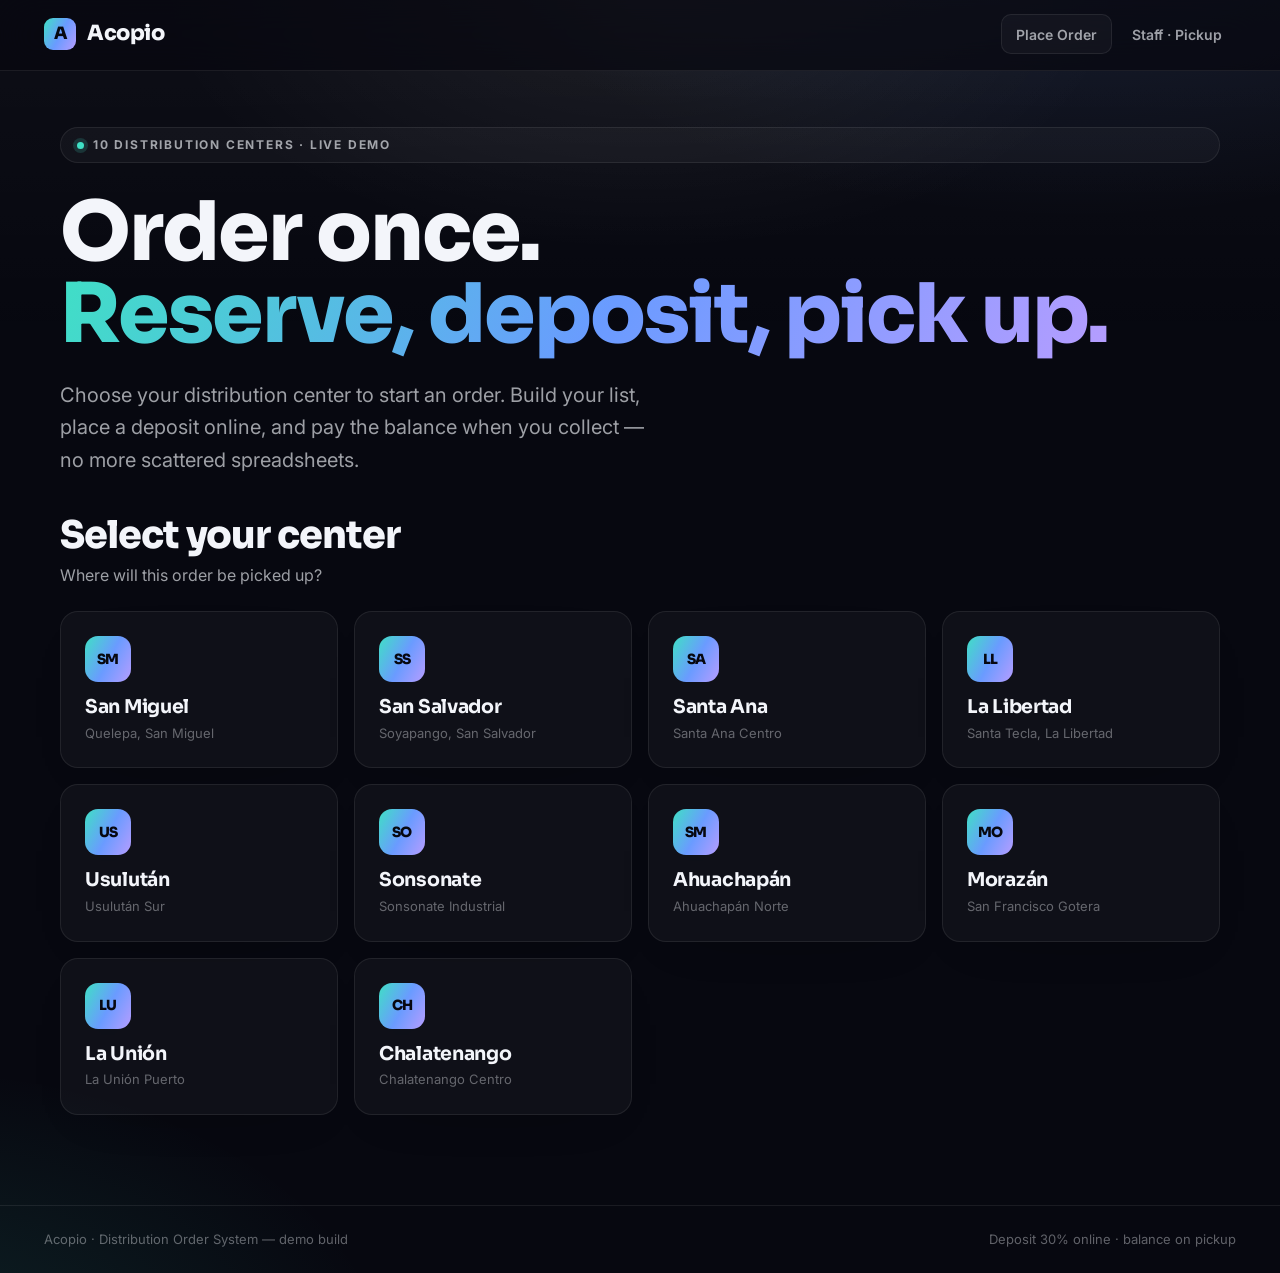
==== commit 2d7e8709: "Polish responsive mobile UI" ====
--- a/index.html
+++ b/index.html
@@ -2,11 +2,12 @@
 <html lang="en">
 <head>
 <meta charset="UTF-8">
-<meta name="viewport" content="width=device-width, initial-scale=1.0">
+<meta name="viewport" content="width=device-width, initial-scale=1, viewport-fit=cover">
+<meta name="theme-color" content="#070810">
 <title>Acopio — Distribution Order System</title>
 <meta name="description" content="Acopio — modern distribution center ordering, deposits, and pickup.">
 <link rel="stylesheet" href="styles.css">
-<link rel="icon" href="data:image/svg+xml,<svg xmlns='http://www.w3.org/2000/svg' viewBox='0 0 100 100'><text y='.9em' font-size='90'>📦</text></svg>">
+<link rel="icon" href="data:image/svg+xml,%3Csvg xmlns='http://www.w3.org/2000/svg' viewBox='0 0 100 100'%3E%3Crect width='100' height='100' rx='22' fill='%23070810'/%3E%3Cpath d='M28 33h44v34H28z' fill='%233fe0c5'/%3E%3Cpath d='M34 41h32v5H34zm0 12h20v5H34z' fill='%23070810'/%3E%3C/svg%3E">
 </head>
 <body>
 
@@ -101,7 +102,7 @@
 function renderCenters(){
   document.getElementById('centerGrid').innerHTML = CENTERS.map(c=>`
     <div class="card pick ${S.center===c.id?'selected':''}" onclick="pickCenter('${c.id}')">
-      <div class="ic">${c.emoji}</div>
+      <div class="ic">${c.icon}</div>
       <h3>${c.name}</h3>
       <div class="meta">${c.city}</div>
     </div>`).join('');
@@ -124,7 +125,7 @@
     const qty = S.items[p.sku]||0;
     return `<div class="card" style="cursor:default">
       <span class="sku">${p.sku}</span>
-      <div class="ic">${p.emoji}</div>
+      <div class="ic">${p.icon}</div>
       <h3>${p.name}</h3>
       <div class="meta">${p.cat} · ${p.unit}</div>
       <div class="price">${CURRENCY(p.price)} <small>/ ${p.unit.replace('per ','')}</small></div>
--- a/styles.css
+++ b/styles.css
@@ -171,3 +171,59 @@
   .steps .st span:not(.n){display:none}        /* numbers-only steps on tiny screens */
   .steps .st{padding:6px}
 }
+
+/* ===== Elegance + mobile refinement pass ===== */
+body::before{
+  content:"";position:fixed;inset:0;pointer-events:none;z-index:-1;
+  background:linear-gradient(180deg,rgba(255,255,255,.03),transparent 38%),
+             radial-gradient(800px 420px at 50% 0%,rgba(255,255,255,.07),transparent 60%);
+}
+.nav{padding-top:max(14px,env(safe-area-inset-top));}
+.logo .dot,.card .ic{
+  font-family:'Sora',sans-serif;letter-spacing:-.04em;
+}
+.card .ic{
+  font-size:14px;font-weight:800;color:#070810;background:var(--grad);border:0;box-shadow:0 16px 30px -22px rgba(63,224,197,.9)
+}
+.card{box-shadow:0 18px 60px -48px rgba(0,0,0,.9)}
+.card.pick:hover,.card.pick:focus-within{box-shadow:0 28px 80px -52px rgba(63,224,197,.45)}
+.panel,.pay-card,.info-box{box-shadow:0 24px 80px -58px rgba(0,0,0,.92)}
+input,button,a{ -webkit-tap-highlight-color: transparent; }
+button,.btn,.card.pick{min-height:44px}
+.field input,.field select{min-height:52px}
+.nav-links a{min-height:40px;display:inline-flex;align-items:center;justify-content:center}
+
+@media(max-width:720px){
+  .nav{align-items:flex-start;gap:12px;flex-wrap:wrap}
+  .nav-links{width:100%;display:grid;grid-template-columns:1fr 1fr;gap:8px}
+  .nav-links a{background:var(--panel);border:1px solid var(--border);padding:11px 10px;width:100%}
+  .nav-links a.pill{background:linear-gradient(118deg,rgba(63,224,197,.18),rgba(106,155,255,.14));border-color:rgba(63,224,197,.28);color:#fff}
+  .screen{min-height:auto;padding-top:clamp(24px,6vw,38px)}
+  .center-screen{justify-content:flex-start}
+  .grid.centers,.grid.products{grid-template-columns:1fr}
+  .card{padding:20px;border-radius:20px}
+  .card.pick{display:grid;grid-template-columns:auto 1fr;column-gap:14px;align-items:center}
+  .card.pick .ic{margin-bottom:0;grid-row:1 / span 2}
+  .card.pick h3{margin-bottom:2px}
+  .panel{padding:20px;border-radius:20px}
+  .layout{gap:18px}
+  .steps{position:relative;overflow-x:auto;flex-wrap:nowrap;padding-bottom:4px;margin-inline:-2px;scrollbar-width:none}
+  .steps::-webkit-scrollbar{display:none}
+  .steps .st{white-space:nowrap;flex:0 0 auto}
+  .pay-wrap,.confirm{padding-inline:0}
+  .pay-amt{font-size:46px}
+  .info-box .ir{align-items:flex-start}
+  .foot{padding-bottom:max(24px,env(safe-area-inset-bottom))}
+}
+
+@media(max-width:430px){
+  .wrap{padding-left:16px;padding-right:16px}
+  .nav{padding-left:16px;padding-right:16px}
+  h1.hero{font-size:40px;letter-spacing:-1.4px}
+  .lead{font-size:15.5px}
+  .kicker{letter-spacing:1.2px;padding:7px 12px}
+  .sec-head h2{font-size:28px}
+  .line{font-size:13px;gap:8px}
+  .line .amt{font-size:13px}
+  .totals .row.big{font-size:19px}
+}
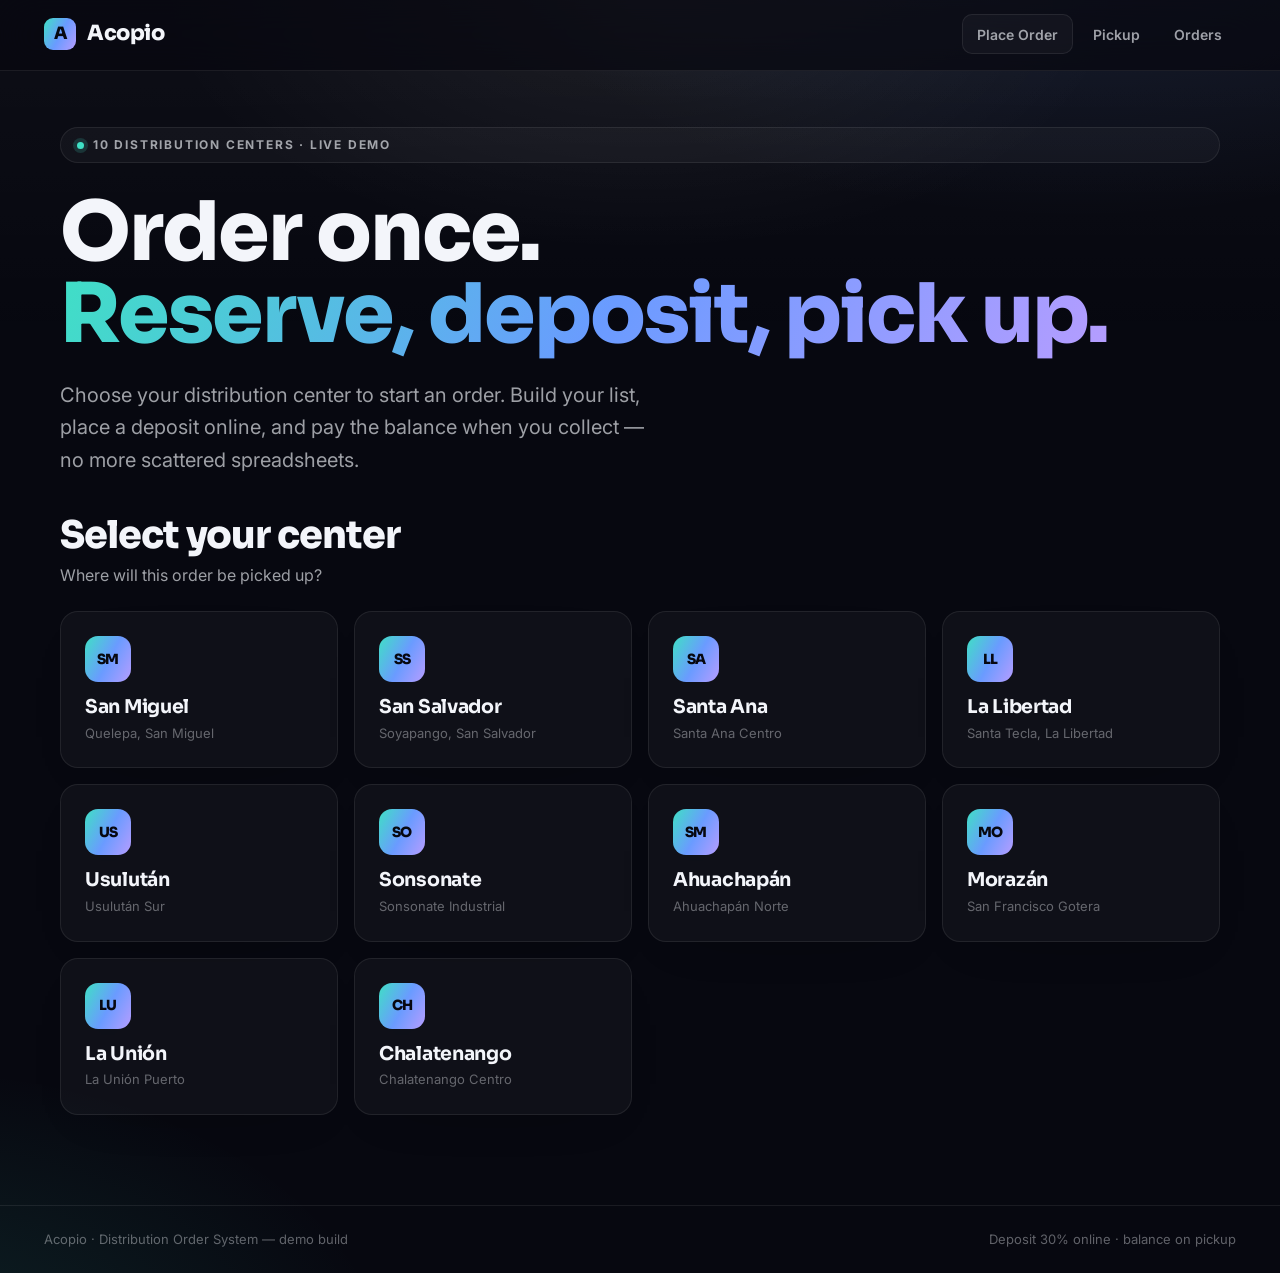
==== commit 83065d3b: "Add order management console + Venmo/Zelle payments - New admin.html: backend order management with " ====
--- a/index.html
+++ b/index.html
@@ -15,7 +15,8 @@
   <div class="logo"><span class="dot">A</span> Acopio</div>
   <div class="nav-links">
     <a href="index.html" class="pill">Place Order</a>
-    <a href="pickup.html">Staff · Pickup</a>
+    <a href="pickup.html">Pickup</a>
+    <a href="admin.html">Orders</a>
   </div>
 </nav>
 
@@ -33,7 +34,17 @@
   <div class="steps" id="steps1"></div>
   <div class="sec-head"><h2>Build your order</h2><p id="orderCtr"></p></div>
   <div class="layout">
-    <div id="productGrid" class="grid products"></div>
+    <div class="catalog">
+      <div class="pick-toolbar">
+        <div class="search">
+          <span class="si">⌕</span>
+          <input id="prodSearch" type="search" placeholder="Search name or SKU…" autocomplete="off" oninput="onPickChange()">
+        </div>
+        <div id="catChips" class="chips"></div>
+      </div>
+      <div id="productGrid" class="grid products"></div>
+      <div id="pickPager" class="pager"></div>
+    </div>
     <aside class="panel">
       <h2>Your order</h2>
       <div id="cartLines"><div class="empty">No items yet — add products from the catalog.</div></div>
@@ -118,10 +129,70 @@
 function goOrder(){
   document.getElementById('steps1').innerHTML=stepsBar(1);
   document.getElementById('orderCtr').textContent='Picking up at '+centerName();
-  renderProducts(); renderCart(); show('v-order');
-}
-function renderProducts(){
-  document.getElementById('productGrid').innerHTML = CATALOG.map(p=>{
+  renderChips(); renderProducts(); renderCart(); show('v-order');
+}
+const PAGE_SIZE = 8;
+const pick = { q:'', cat:'All', page:1 };
+// Filtering + pagination now happen in the mock backend (ProductAPI.search,
+// in app.js). The client only renders whatever page the server returns.
+
+function renderChips(){
+  const cats = ['All', ...Array.from(new Set(CATALOG.map(p=>p.cat)))];
+  document.getElementById('catChips').innerHTML = cats.map(c=>
+    `<button class="chip${c===pick.cat?' on':''}" onclick="setCat('${c.replace(/'/g,"\\'")}')">${c}</button>`
+  ).join('');
+}
+let pickReq = 0;        // request counter — guards against stale responses
+let pickDebounce = null; // debounce handle for the search box
+
+function setCat(c){ pick.cat=c; pick.page=1; renderChips(); loadProducts(); }
+function onPickChange(){
+  pick.q = document.getElementById('prodSearch').value;
+  pick.page = 1;
+  clearTimeout(pickDebounce);
+  pickDebounce = setTimeout(loadProducts, 250); // wait for typing to settle
+}
+function gotoPage(n){ pick.page=n; loadProducts(); document.getElementById('productGrid').scrollIntoView({behavior:'smooth',block:'start'}); }
+
+// Calls the mock backend, shows a loading state, and ignores out-of-order replies.
+async function loadProducts(){
+  const grid = document.getElementById('productGrid');
+  const req = ++pickReq;
+  grid.classList.add('loading');
+  grid.setAttribute('aria-busy','true');
+  grid.innerHTML = Array.from({length:PAGE_SIZE}).map(()=>`<div class="card skel"></div>`).join('');
+  document.getElementById('pickPager').innerHTML = '';
+
+  let resp;
+  try{
+    resp = await ProductAPI.search({ q:pick.q, cat:pick.cat, page:pick.page, pageSize:PAGE_SIZE });
+  }catch(e){
+    if(req !== pickReq) return;            // a newer request already took over
+    grid.classList.remove('loading'); grid.removeAttribute('aria-busy');
+    grid.innerHTML = `<div class="empty no-res">Couldn’t load products. <button class="link" onclick="loadProducts()">Retry</button></div>`;
+    return;
+  }
+  if(req !== pickReq) return;               // stale: a later keystroke/page won
+
+  grid.classList.remove('loading'); grid.removeAttribute('aria-busy');
+  pick.page = resp.page;
+  renderProductRows(resp);
+}
+
+// keep the old name working for callers that just want a refresh
+function renderProducts(){ loadProducts(); }
+
+function renderProductRows(resp){
+  const grid = document.getElementById('productGrid');
+  const pager = document.getElementById('pickPager');
+
+  if(!resp.items.length){
+    grid.innerHTML = `<div class="empty no-res">No products match “${pick.q||pick.cat}”.</div>`;
+    pager.innerHTML = '';
+    return;
+  }
+
+  grid.innerHTML = resp.items.map(p=>{
     const qty = S.items[p.sku]||0;
     return `<div class="card" style="cursor:default">
       <span class="sku">${p.sku}</span>
@@ -137,6 +208,27 @@
       <button class="add-btn" onclick="bump('${p.sku}',1)">Add to order</button>
     </div>`;
   }).join('');
+
+  const start = (resp.page-1)*resp.pageSize;
+  if(resp.pages<=1){
+    pager.innerHTML = `<span class="pg-info">${resp.total} product${resp.total!==1?'s':''}</span>`;
+  } else {
+    // windowed page list: 1 … cur-1 cur cur+1 … last
+    const want = new Set([1,resp.pages,resp.page,resp.page-1,resp.page+1]);
+    const nums = [...want].filter(n=>n>=1&&n<=resp.pages).sort((a,b)=>a-b);
+    let btns='', prev=0;
+    nums.forEach(i=>{
+      if(i-prev>1) btns+=`<span class="pg-gap">…</span>`;
+      btns+=`<button class="pg${i===resp.page?' on':''}" onclick="gotoPage(${i})">${i}</button>`;
+      prev=i;
+    });
+    pager.innerHTML = `<span class="pg-info">${start+1}–${Math.min(start+resp.pageSize,resp.total)} of ${resp.total}</span>
+      <div class="pg-btns">
+        <button class="pg" onclick="gotoPage(${Math.max(1,resp.page-1)})" ${resp.page===1?'disabled':''}>‹</button>
+        ${btns}
+        <button class="pg" onclick="gotoPage(${Math.min(resp.pages,resp.page+1)})" ${resp.page===resp.pages?'disabled':''}>›</button>
+      </div>`;
+  }
 }
 function bump(sku,d){
   const cur = S.items[sku]||0;
--- a/styles.css
+++ b/styles.css
@@ -227,3 +227,120 @@
   .line .amt{font-size:13px}
   .totals .row.big{font-size:19px}
 }
+
+/* ===== Item picker: search + filter + pagination ===== */
+.catalog{min-width:0}
+.pick-toolbar{display:flex;flex-direction:column;gap:12px;margin-bottom:18px}
+.search{position:relative}
+.search .si{position:absolute;left:14px;top:50%;transform:translateY(-50%);color:var(--dim);font-size:18px;pointer-events:none}
+.search input{width:100%;padding:13px 16px 13px 40px;background:var(--panel-2);border:1px solid var(--border);border-radius:12px;color:#fff;font-size:15px;font-family:inherit;transition:.18s}
+.search input:focus{outline:none;border-color:var(--brand);background:rgba(63,224,197,.06)}
+.search input::placeholder{color:var(--dim)}
+.chips{display:flex;flex-wrap:wrap;gap:8px}
+.chip{padding:8px 14px;border-radius:999px;background:var(--panel);border:1px solid var(--border);color:var(--mid);font-size:13px;font-weight:600;cursor:pointer;transition:.16s;font-family:inherit}
+.chip:hover{border-color:var(--border-2);color:#fff}
+.chip.on{background:var(--grad);color:#070810;border-color:transparent;font-weight:800}
+.no-res{grid-column:1/-1;text-align:center;padding:40px 20px}
+.pager{display:flex;align-items:center;justify-content:space-between;gap:14px;margin-top:20px;flex-wrap:wrap}
+.pg-info{font-size:13px;color:var(--dim);font-weight:600}
+.pg-btns{display:flex;gap:6px;flex-wrap:wrap}
+.pg{min-width:38px;height:38px;padding:0 10px;border-radius:10px;background:var(--panel);border:1px solid var(--border);color:var(--mid);font-size:14px;font-weight:700;cursor:pointer;transition:.16s;font-family:inherit}
+.pg:hover:not(:disabled){border-color:var(--border-2);color:#fff}
+.pg.on{background:var(--grad);color:#070810;border-color:transparent;font-weight:800}
+.pg:disabled{opacity:.35;cursor:not-allowed}
+.pg-gap{color:var(--dim);padding:0 4px;align-self:center;font-weight:700}
+
+/* ===== picker loading / skeleton state ===== */
+.grid.products.loading{opacity:.85}
+.card.skel{min-height:230px;border-style:dashed;background:linear-gradient(100deg,var(--panel) 30%,var(--panel-2) 50%,var(--panel) 70%);background-size:220% 100%;animation:skel 1.1s ease-in-out infinite}
+@keyframes skel{0%{background-position:120% 0}100%{background-position:-120% 0}}
+.link{background:none;border:none;color:var(--brand);font:inherit;font-weight:700;cursor:pointer;text-decoration:underline;padding:0}
+
+/* ===================== Payments (deposit page) ===================== */
+.pay-methods{display:grid;grid-template-columns:repeat(3,1fr);gap:8px;margin:4px 0 22px}
+.pm{display:flex;flex-direction:column;align-items:center;gap:6px;padding:14px 8px;border-radius:13px;background:var(--panel);border:1px solid var(--border);color:var(--mid);font-weight:700;font-size:14px;cursor:pointer;transition:.16s;font-family:inherit}
+.pm:hover{border-color:var(--border-2);color:#fff}
+.pm.on{border-color:var(--brand);background:rgba(63,224,197,.07);color:#fff;box-shadow:inset 0 0 0 1px var(--brand)}
+.pm-ic{width:34px;height:34px;border-radius:9px;display:grid;place-items:center;font-weight:800;font-size:15px;background:var(--panel-2);border:1px solid var(--border)}
+.pm.on .pm-ic{background:var(--grad);color:#070810;border:none}
+.pm-panel{animation:fade .3s ease}
+.pay-inst{background:var(--panel);border:1px solid var(--border);border-radius:14px;padding:16px 18px;margin-bottom:18px;font-size:14px;color:var(--mid);line-height:1.55}
+.pay-inst p{margin:0 0 10px}
+.pay-acct{display:flex;justify-content:space-between;gap:12px;padding:8px 0;border-bottom:1px solid var(--border)}
+.pay-acct:last-of-type{border-bottom:none}
+.pay-acct .k{color:var(--dim);font-size:13px}
+.pay-acct .v{font-weight:700;font-family:'Sora';color:#fff;text-align:right;word-break:break-all}
+.pay-hint{margin:12px 0 0!important;font-size:13px;color:var(--dim)}
+.req{font-size:11px;color:var(--warn);font-weight:700;text-transform:uppercase;letter-spacing:.5px;margin-left:6px}
+.field input.err{border-color:var(--danger);background:rgba(251,113,133,.07)}
+.check.pending{background:rgba(245,196,81,.13);border-color:rgba(245,196,81,.34)}
+.tag.await{color:var(--warn);background:rgba(245,196,81,.14)}
+
+/* ===================== Admin / order management ===================== */
+.stats{display:grid;grid-template-columns:repeat(4,1fr);gap:clamp(10px,2vw,16px);margin-bottom:clamp(20px,3vw,26px)}
+.stat{background:var(--panel);border:1px solid var(--border);border-radius:16px;padding:clamp(16px,3vw,20px)}
+.stat .sv{font-family:'Sora';font-size:clamp(22px,4.4vw,30px);font-weight:800;letter-spacing:-1px;line-height:1}
+.stat .sk{color:var(--mid);font-size:13px;margin-top:7px;font-weight:600}
+.stat.ok .sv{color:var(--ok)} .stat.warn .sv{color:var(--warn)} .stat.brand .sv{color:var(--brand-2)}
+
+.admin-toolbar{display:grid;grid-template-columns:1.6fr 1fr 1fr 1fr;gap:10px;margin-bottom:18px}
+.admin-toolbar .search{grid-column:auto}
+.admin-toolbar select{padding:13px 14px;background:var(--panel-2);border:1px solid var(--border);border-radius:12px;color:#fff;font-size:14px;font-family:inherit;cursor:pointer;transition:.16s}
+.admin-toolbar select:focus{outline:none;border-color:var(--brand)}
+
+.otable-head{display:grid;grid-template-columns:1.1fr 1.4fr 1.2fr .8fr 1.3fr .9fr;gap:12px;padding:0 18px 10px;font-size:11px;letter-spacing:.6px;text-transform:uppercase;color:var(--dim);font-weight:700}
+.ta-r{text-align:right}
+#ordersList{display:flex;flex-direction:column;gap:8px}
+#ordersList.loading{opacity:.7}
+.orow{display:grid;grid-template-columns:1.1fr 1.4fr 1.2fr .8fr 1.3fr .9fr;gap:12px;align-items:center;background:var(--panel);border:1px solid var(--border);border-radius:13px;padding:14px 18px;cursor:pointer;transition:.15s}
+.orow:hover{border-color:var(--border-2);background:var(--panel-2);transform:translateY(-1px)}
+.orow.skel{min-height:54px;border-style:dashed;background:linear-gradient(100deg,var(--panel) 30%,var(--panel-2) 50%,var(--panel) 70%);background-size:220% 100%;animation:skel 1.1s ease-in-out infinite;display:block}
+.oc{display:flex;flex-direction:column;gap:2px;min-width:0}
+.oc b{font-size:14px;font-weight:700;white-space:nowrap;overflow:hidden;text-overflow:ellipsis}
+.oc small{font-size:12px;color:var(--dim)}
+.oc-amt{align-items:flex-end}
+.oc-amt b{font-family:'Sora'}
+
+.mchip{display:inline-block;font-size:11px;font-weight:800;letter-spacing:.4px;padding:5px 10px;border-radius:8px;border:1px solid var(--border)}
+.m-card{color:#cbd5ff;background:rgba(106,155,255,.12)}
+.m-venmo{color:#7fb6ff;background:rgba(63,140,255,.14)}
+.m-zelle{color:#c39bff;background:rgba(182,157,255,.15)}
+
+/* modal */
+.modal{position:fixed;inset:0;z-index:50;background:rgba(4,5,12,.72);backdrop-filter:blur(6px);display:flex;align-items:flex-start;justify-content:center;padding:clamp(14px,4vw,48px);overflow-y:auto}
+.modal-card{background:#0d0f1c;border:1px solid var(--border-2);border-radius:20px;padding:clamp(20px,4vw,30px);max-width:560px;width:100%;box-shadow:0 50px 120px -40px rgba(0,0,0,.9);animation:fade .25s ease}
+.modal-top{display:flex;justify-content:space-between;align-items:flex-start;gap:14px}
+.mt-id{font-family:'Sora';font-size:26px;font-weight:800;letter-spacing:.5px}
+.mt-sub{color:var(--mid);font-size:14px;margin-top:3px}
+.modal-x{background:var(--panel);border:1px solid var(--border);color:var(--mid);width:38px;height:38px;border-radius:10px;font-size:16px;cursor:pointer;flex-shrink:0;transition:.15s}
+.modal-x:hover{color:#fff;background:var(--panel-2)}
+.mt-tags{display:flex;gap:8px;flex-wrap:wrap;margin-top:14px}
+.mt-label{font-size:11px;letter-spacing:.6px;text-transform:uppercase;color:var(--dim);font-weight:700;margin:18px 0 10px}
+.mt-items{display:flex;flex-direction:column;gap:2px}
+.pay-detail{border:1px solid var(--border);border-radius:14px;padding:16px 18px}
+.pay-detail.awaiting{border-color:rgba(245,196,81,.34);background:rgba(245,196,81,.05)}
+.pay-detail.ok{border-color:rgba(52,211,153,.26);background:rgba(52,211,153,.04)}
+.pd-head{font-weight:700;font-size:15px;margin-bottom:10px;display:flex;gap:10px;align-items:center;flex-wrap:wrap}
+.pay-detail .ir{display:flex;justify-content:space-between;gap:12px;padding:7px 0;border-bottom:1px solid var(--border);font-size:14px}
+.pay-detail .ir:last-child{border-bottom:none}
+.pay-detail .ir .k{color:var(--mid)} .pay-detail .ir .v{font-weight:600;text-align:right;word-break:break-word}
+.pay-detail .v.note{color:var(--warn);font-weight:700}
+.confirm-banner{font-size:13px;color:var(--mid);background:rgba(245,196,81,.08);border:1px solid rgba(245,196,81,.25);border-radius:11px;padding:11px 14px;margin-bottom:12px;line-height:1.5}
+.mt-actions{margin-top:18px}
+
+@media (max-width:760px){
+  .stats{grid-template-columns:1fr 1fr}
+  .admin-toolbar{grid-template-columns:1fr 1fr}
+  .admin-toolbar .search{grid-column:1/-1}
+  .otable-head{display:none}
+  .orow{grid-template-columns:1fr auto;gap:6px 12px;padding:14px 16px}
+  .oc-id{order:1} .oc-status{order:2;align-items:flex-end}
+  .oc-cust{order:3} .oc-pay{order:4;align-items:flex-end;flex-direction:row;justify-content:flex-end}
+  .oc-center{order:5} .oc-amt{order:6}
+  .oc-center small,.oc-id small{display:inline}
+}
+@media (max-width:430px){
+  .pay-methods{gap:6px}
+  .pm{padding:11px 4px;font-size:13px}
+  .stat .sv{font-size:22px}
+}
